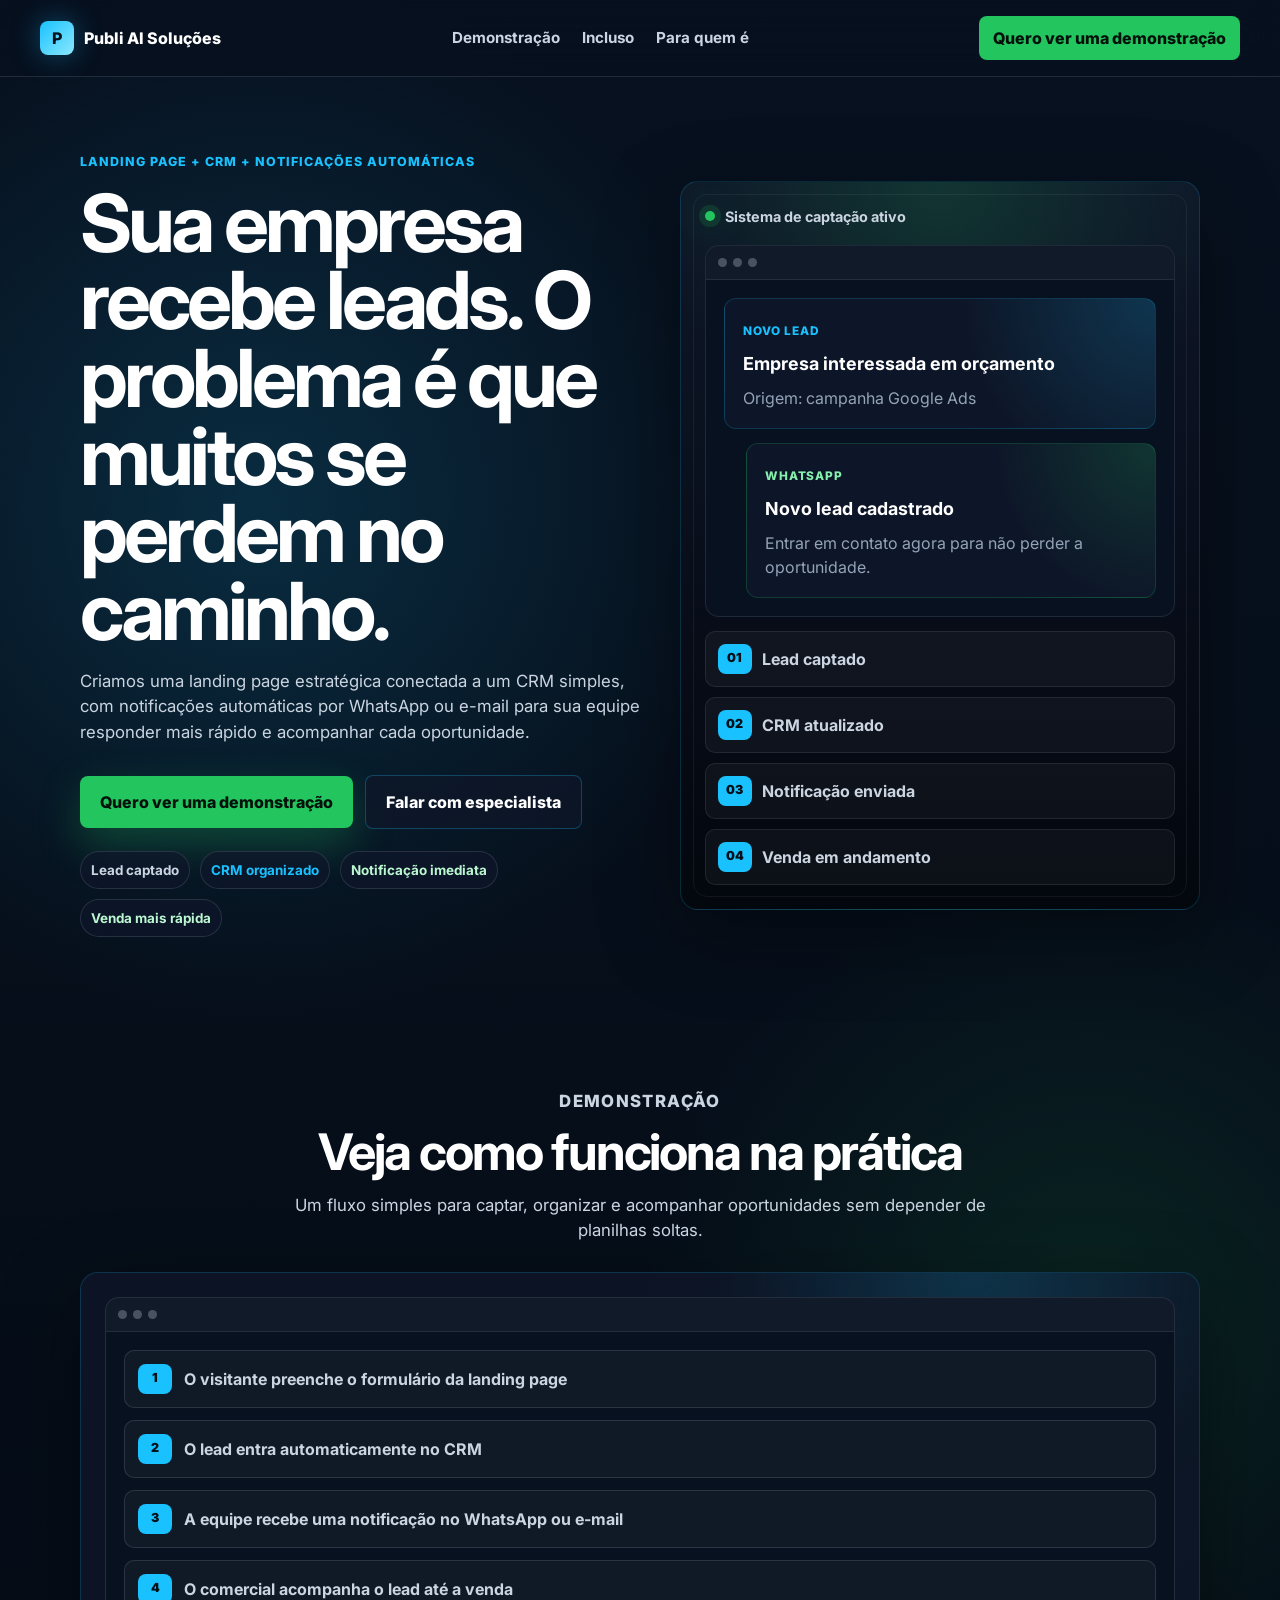
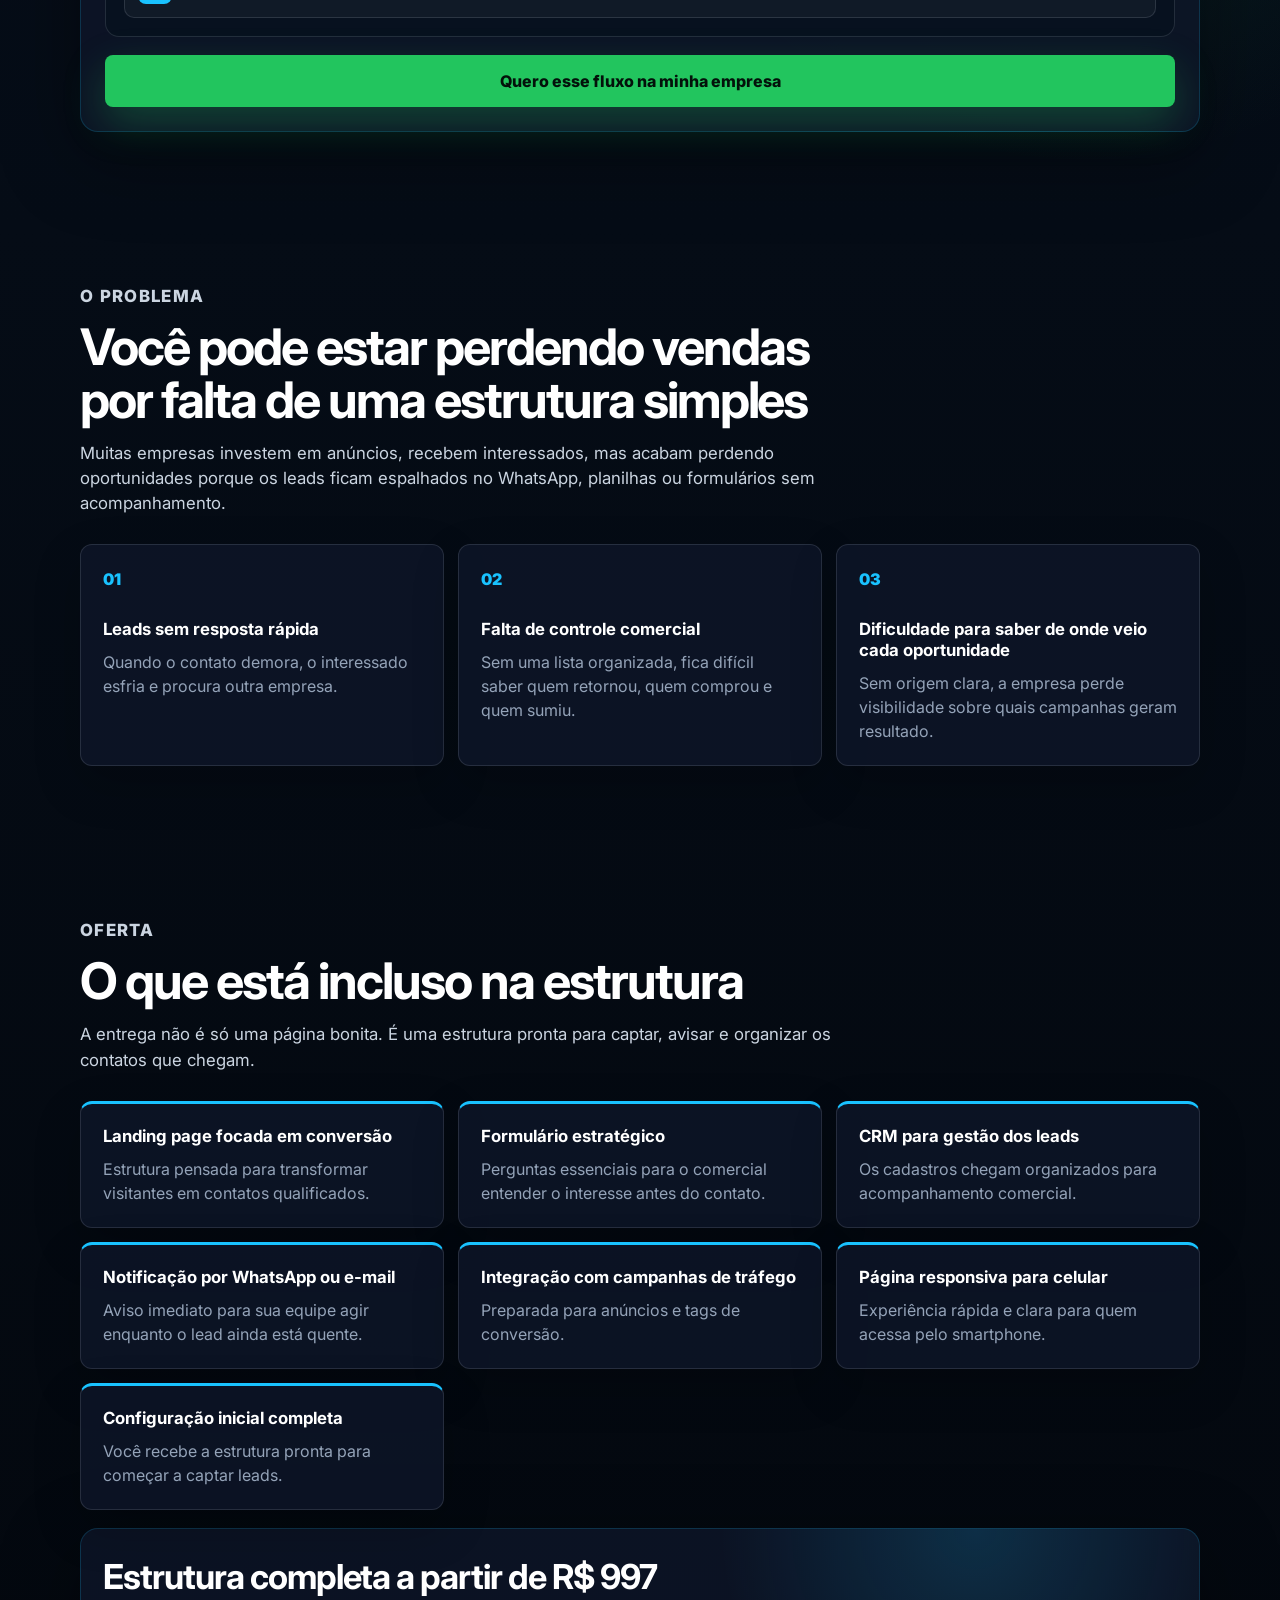
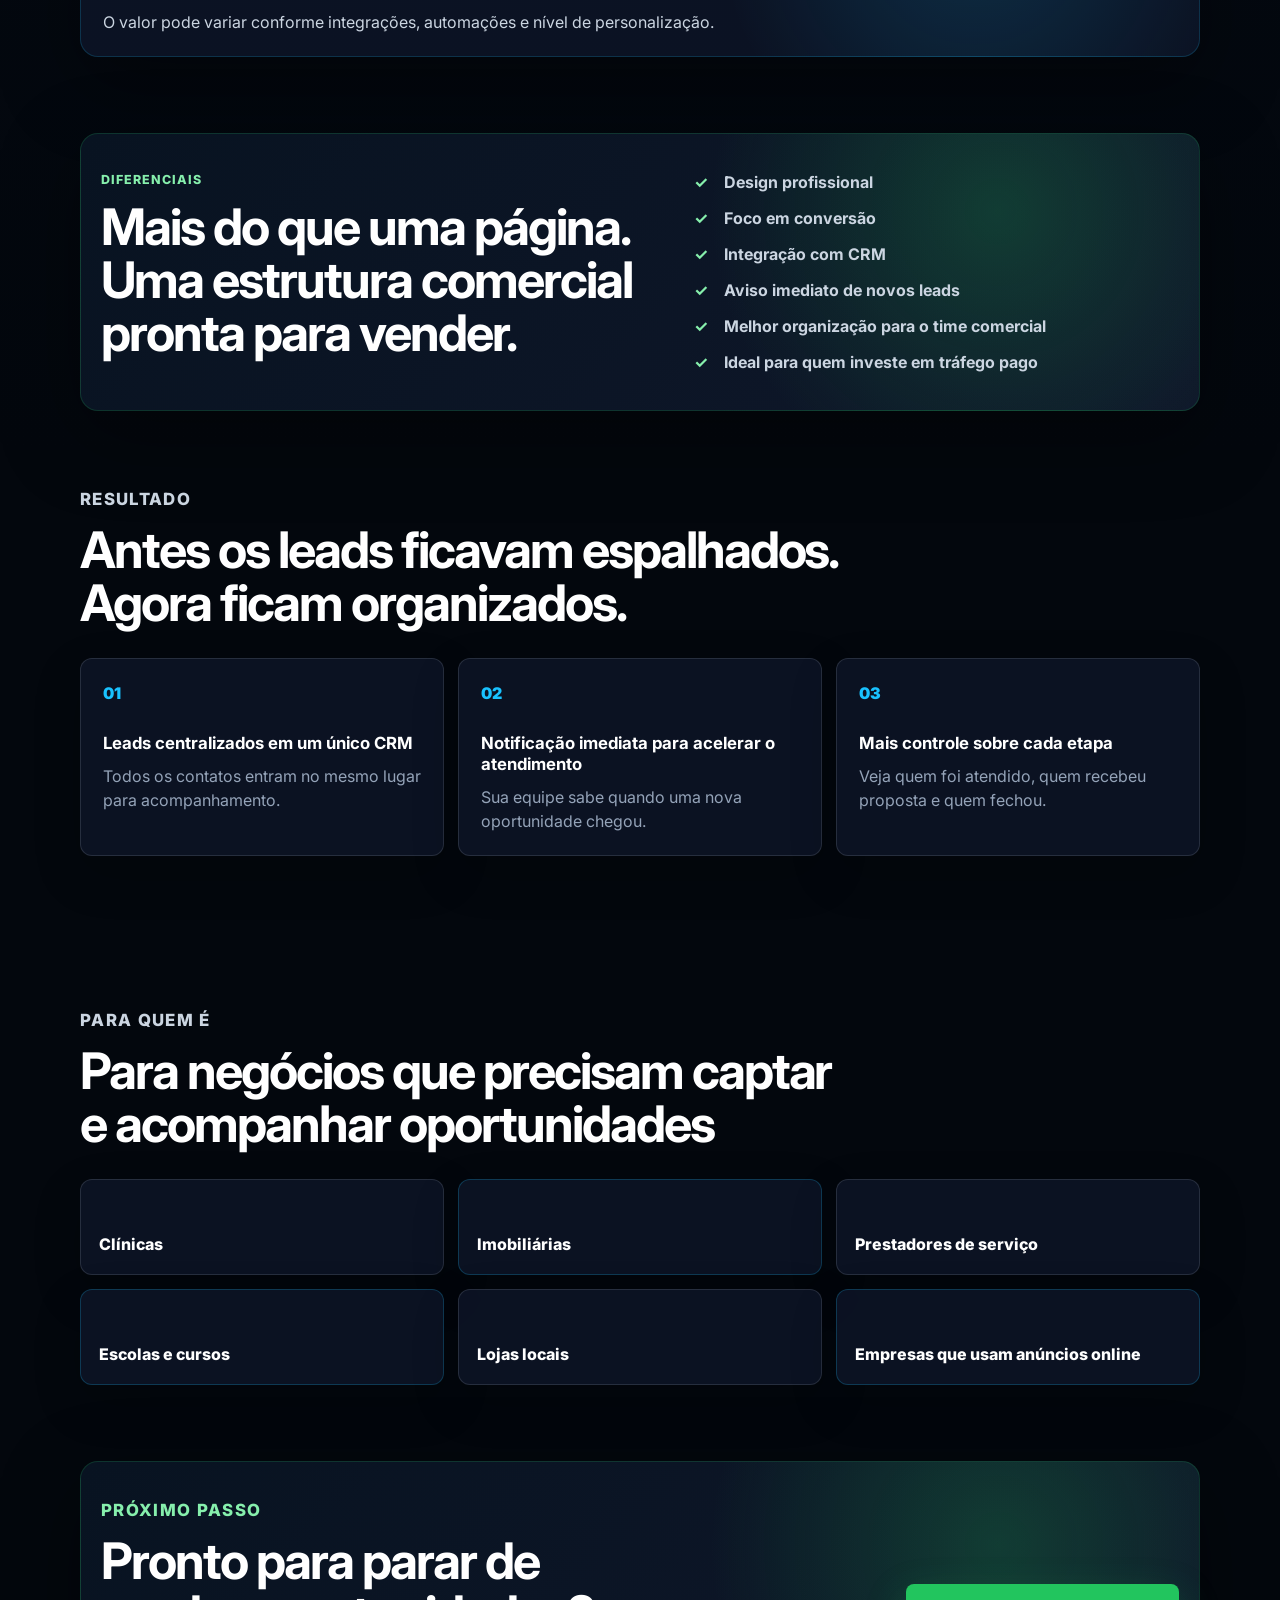
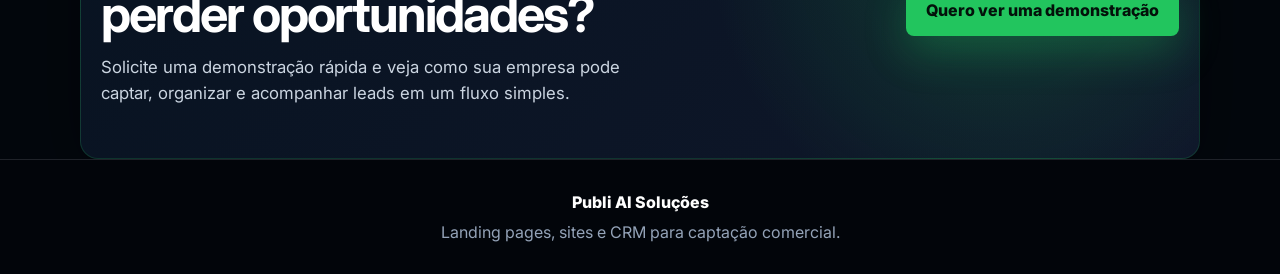
==== landing-page/index.html @ 9dbc7880 "Primeira versão do sistema" ====
<!doctype html>
<html lang="pt-BR">
  <head>
    <meta charset="UTF-8" />
    <meta name="viewport" content="width=device-width, initial-scale=1.0" />
    <meta
      name="description"
      content="Landing pages e sites com CRM integrado, notificacao automatica por WhatsApp ou email e estrutura comercial para organizar leads."
    />
    <title>Publi AI Solucoes | Landing Pages com CRM</title>
    <link rel="preconnect" href="https://fonts.googleapis.com" />
    <link rel="preconnect" href="https://fonts.gstatic.com" crossorigin />
    <link
      href="https://fonts.googleapis.com/css2?family=Inter:wght@400;500;600;700;800&display=swap"
      rel="stylesheet"
    />
    <link rel="stylesheet" href="./styles.css?v=20260621-1" />

    <!-- Pixel/tag de conversao: inserir aqui scripts do Google Ads, Meta Pixel, GA4 ou Tag Manager. -->
  </head>
  <body>
    <header class="site-header" aria-label="Topo">
      <a class="brand" href="#inicio" aria-label="Publi AI Solucoes">
        <span class="brand-mark">P</span>
        <span>Publi AI Soluções</span>
      </a>
      <nav class="desktop-nav" aria-label="Navegacao principal">
        <a href="#demo">Demonstração</a>
        <a href="#oferta">Incluso</a>
        <a href="#para-quem">Para quem é</a>
      </nav>
      <a class="header-cta" href="#lead-modal" data-open-form>Quero ver uma demonstração</a>
    </header>

    <main>
      <section class="hero section" id="inicio">
        <div class="hero-content">
          <p class="eyebrow">Landing page + CRM + notificações automáticas</p>
          <h1>Sua empresa recebe leads. O problema é que muitos se perdem no caminho.</h1>
          <p class="hero-text">
            Criamos uma landing page estratégica conectada a um CRM simples, com notificações
            automáticas por WhatsApp ou e-mail para sua equipe responder mais rápido e acompanhar
            cada oportunidade.
          </p>
          <div class="hero-actions">
            <a class="btn btn-primary" href="#lead-modal" data-open-form>Quero ver uma demonstração</a>
            <a class="btn btn-secondary" href="#lead-modal" data-open-form>Falar com especialista</a>
          </div>
          <div class="trust-row" aria-label="Beneficios principais">
            <span>Lead captado</span>
            <span>CRM organizado</span>
            <span>Notificação imediata</span>
            <span>Venda mais rápida</span>
          </div>
        </div>

        <div class="hero-panel" aria-label="Exemplo de fluxo comercial">
          <div class="panel-top">
            <span class="status-dot"></span>
            <span>Sistema de captação ativo</span>
          </div>
          <div class="browser-mockup">
            <div class="browser-bar">
              <span></span>
              <span></span>
              <span></span>
            </div>
            <div class="mockup-content">
              <div class="lead-card">
                <span class="lead-label">Novo lead</span>
                <strong>Empresa interessada em orçamento</strong>
                <p>Origem: campanha Google Ads</p>
              </div>
              <div class="notification-card">
                <span>WhatsApp</span>
                <strong>Novo lead cadastrado</strong>
                <p>Entrar em contato agora para não perder a oportunidade.</p>
              </div>
            </div>
          </div>
          <div class="flow-list">
            <div>
              <span>01</span>
              Lead captado
            </div>
            <div>
              <span>02</span>
              CRM atualizado
            </div>
            <div>
              <span>03</span>
              Notificação enviada
            </div>
            <div>
              <span>04</span>
              Venda em andamento
            </div>
          </div>
        </div>
      </section>

      <section class="section demo-section" id="demo">
        <div class="section-heading centered">
          <p class="eyebrow">Demonstração</p>
          <h2>Veja como funciona na prática</h2>
          <p>Um fluxo simples para captar, organizar e acompanhar oportunidades sem depender de planilhas soltas.</p>
        </div>
        <div class="demo-panel">
          <div class="demo-screen">
            <div class="browser-bar">
              <span></span>
              <span></span>
              <span></span>
            </div>
            <ol class="demo-flow">
              <li><span>1</span> O visitante preenche o formulário da landing page</li>
              <li><span>2</span> O lead entra automaticamente no CRM</li>
              <li><span>3</span> A equipe recebe uma notificação no WhatsApp ou e-mail</li>
              <li><span>4</span> O comercial acompanha o lead até a venda</li>
            </ol>
          </div>
          <a class="btn btn-primary" href="#lead-modal" data-open-form>Quero esse fluxo na minha empresa</a>
        </div>
      </section>

      <section class="section pain-section" id="dor">
        <div class="section-heading">
          <p class="eyebrow">O problema</p>
          <h2>Você pode estar perdendo vendas por falta de uma estrutura simples</h2>
          <p>
            Muitas empresas investem em anúncios, recebem interessados, mas acabam perdendo
            oportunidades porque os leads ficam espalhados no WhatsApp, planilhas ou formulários
            sem acompanhamento.
          </p>
        </div>
        <div class="card-grid three">
          <article class="card">
            <span class="card-icon">01</span>
            <h3>Leads sem resposta rápida</h3>
            <p>Quando o contato demora, o interessado esfria e procura outra empresa.</p>
          </article>
          <article class="card">
            <span class="card-icon">02</span>
            <h3>Falta de controle comercial</h3>
            <p>Sem uma lista organizada, fica difícil saber quem retornou, quem comprou e quem sumiu.</p>
          </article>
          <article class="card">
            <span class="card-icon">03</span>
            <h3>Dificuldade para saber de onde veio cada oportunidade</h3>
            <p>Sem origem clara, a empresa perde visibilidade sobre quais campanhas geram resultado.</p>
          </article>
        </div>
      </section>

      <section class="section solution-section" id="oferta">
        <div class="section-heading">
          <p class="eyebrow">Oferta</p>
          <h2>O que está incluso na estrutura</h2>
          <p>
            A entrega não é só uma página bonita. É uma estrutura pronta para captar, avisar e
            organizar os contatos que chegam.
          </p>
        </div>
        <div class="feature-grid">
          <article class="feature-card">
            <h3>Landing page focada em conversão</h3>
            <p>Estrutura pensada para transformar visitantes em contatos qualificados.</p>
          </article>
          <article class="feature-card">
            <h3>Formulário estratégico</h3>
            <p>Perguntas essenciais para o comercial entender o interesse antes do contato.</p>
          </article>
          <article class="feature-card">
            <h3>CRM para gestão dos leads</h3>
            <p>Os cadastros chegam organizados para acompanhamento comercial.</p>
          </article>
          <article class="feature-card">
            <h3>Notificação por WhatsApp ou e-mail</h3>
            <p>Aviso imediato para sua equipe agir enquanto o lead ainda está quente.</p>
          </article>
          <article class="feature-card">
            <h3>Integração com campanhas de tráfego</h3>
            <p>Preparada para anúncios e tags de conversão.</p>
          </article>
          <article class="feature-card">
            <h3>Página responsiva para celular</h3>
            <p>Experiência rápida e clara para quem acessa pelo smartphone.</p>
          </article>
          <article class="feature-card">
            <h3>Configuração inicial completa</h3>
            <p>Você recebe a estrutura pronta para começar a captar leads.</p>
          </article>
        </div>
        <div class="price-card">
          <strong>Estrutura completa a partir de R$ 997</strong>
          <p>O valor pode variar conforme integrações, automações e nível de personalização.</p>
        </div>
      </section>

      <section class="section differentiators-section">
        <div class="split-content">
          <div>
            <p class="eyebrow">Diferenciais</p>
            <h2>Mais do que uma página. Uma estrutura comercial pronta para vender.</h2>
          </div>
          <ul class="check-list">
            <li>Design profissional</li>
            <li>Foco em conversão</li>
            <li>Integração com CRM</li>
            <li>Aviso imediato de novos leads</li>
            <li>Melhor organização para o time comercial</li>
            <li>Ideal para quem investe em tráfego pago</li>
          </ul>
        </div>
      </section>

      <section class="section proof-section">
        <div class="section-heading">
          <p class="eyebrow">Resultado</p>
          <h2>Antes os leads ficavam espalhados. Agora ficam organizados.</h2>
        </div>
        <div class="card-grid three">
          <article class="card">
            <span class="card-icon">01</span>
            <h3>Leads centralizados em um único CRM</h3>
            <p>Todos os contatos entram no mesmo lugar para acompanhamento.</p>
          </article>
          <article class="card">
            <span class="card-icon">02</span>
            <h3>Notificação imediata para acelerar o atendimento</h3>
            <p>Sua equipe sabe quando uma nova oportunidade chegou.</p>
          </article>
          <article class="card">
            <span class="card-icon">03</span>
            <h3>Mais controle sobre cada etapa</h3>
            <p>Veja quem foi atendido, quem recebeu proposta e quem fechou.</p>
          </article>
        </div>
      </section>

      <section class="section audience-section" id="para-quem">
        <div class="section-heading">
          <p class="eyebrow">Para quem é</p>
          <h2>Para negócios que precisam captar e acompanhar oportunidades</h2>
        </div>
        <div class="audience-grid">
          <article>Clínicas</article>
          <article>Imobiliárias</article>
          <article>Prestadores de serviço</article>
          <article>Escolas e cursos</article>
          <article>Lojas locais</article>
          <article>Empresas que usam anúncios online</article>
        </div>
      </section>

      <section class="section final-cta">
        <div>
          <p class="eyebrow">Próximo passo</p>
          <h2>Pronto para parar de perder oportunidades?</h2>
          <p>
            Solicite uma demonstração rápida e veja como sua empresa pode captar, organizar e
            acompanhar leads em um fluxo simples.
          </p>
        </div>
        <a class="btn btn-primary" href="#lead-modal" data-open-form>Quero ver uma demonstração</a>
      </section>
    </main>

    <div class="modal" id="lead-modal" aria-hidden="true">
      <div class="modal-backdrop" data-close-form></div>
      <div class="modal-dialog" role="dialog" aria-modal="true" aria-labelledby="modalTitle">
        <button class="modal-close" type="button" aria-label="Fechar formulário" data-close-form>
          ×
        </button>
        <div class="modal-copy">
          <p class="eyebrow">Solicite seu orçamento</p>
          <h2 id="modalTitle">Vamos marcar sua demonstração</h2>
          <p>Responda uma pergunta por vez. No final, recebemos seu cadastro para contato.</p>
        </div>

        <form class="lead-form wizard-form" id="leadForm">
          <!-- Envio via API/webhook: configurar a URL no arquivo script.js em WEBHOOK_URL. -->
          <!-- Integracao com CRM: mapear estes campos para o CRM escolhido antes de publicar. -->
          <!-- Integracao WhatsApp/e-mail: disparar notificacao no backend ou ferramenta de automacao. -->
          <div class="wizard-progress" aria-hidden="true">
            <span id="progressBar"></span>
          </div>
          <p class="wizard-counter" id="stepCounter">Pergunta 1 de 6</p>

          <fieldset class="wizard-step is-active" data-step="0">
            <label>
              Qual é o seu nome?
              <input type="text" name="name" placeholder="Seu nome" required />
            </label>
          </fieldset>

          <fieldset class="wizard-step" data-step="1">
            <label>
              Qual é o seu WhatsApp?
              <input type="tel" name="whatsapp" placeholder="(00) 00000-0000" required />
            </label>
          </fieldset>

          <fieldset class="wizard-step" data-step="2">
            <label>
              Qual é o nome da sua empresa?
              <input type="text" name="company" placeholder="Nome da empresa" required />
            </label>
          </fieldset>

          <fieldset class="wizard-step" data-step="3">
            <label>
              Qual é o segmento do seu negócio?
              <input type="text" name="segment" placeholder="Ex: clínica, imobiliária, serviços" />
            </label>
          </fieldset>

          <fieldset class="wizard-step" data-step="4">
            <label>
              Você já anuncia na internet?
              <select name="advertises" required>
                <option value="">Selecione</option>
                <option value="sim">Sim</option>
                <option value="nao">Não</option>
              </select>
            </label>
          </fieldset>

          <fieldset class="wizard-step" data-step="5">
            <label>
              O que você quer melhorar na captação hoje?
              <textarea
                name="message"
                rows="4"
                placeholder="Conte rapidamente o que você precisa"
              ></textarea>
            </label>
          </fieldset>

          <div class="wizard-actions">
            <button class="btn btn-secondary" type="button" id="prevStep">Voltar</button>
            <button class="btn btn-primary" type="button" id="nextStep">Próxima</button>
            <button class="btn btn-primary" type="submit" id="submitLead">
              Solicitar demonstração
            </button>
          </div>

          <p class="form-success" id="formSuccess" role="status" aria-live="polite">
            Recebemos seu cadastro! Em breve nossa equipe vai entrar em contato.
          </p>
        </form>
      </div>
    </div>

    <footer class="site-footer">
      <span>Publi AI Soluções</span>
      <span>Landing pages, sites e CRM para captação comercial.</span>
    </footer>

    <script src="./script.js?v=20260621-1"></script>
  </body>
</html>
---- landing-page/styles.css ----
:root {
  --bg: #07111f;
  --bg-deep: #03070d;
  --surface: #0f172a;
  --surface-soft: #111c31;
  --surface-light: #16243a;
  --text: #ffffff;
  --muted: #cbd5e1;
  --muted-dark: #94a3b8;
  --line: rgba(203, 213, 225, 0.14);
  --cyan: #19c2ff;
  --cyan-strong: #00aeef;
  --green: #22c55e;
  --green-dark: #16a34a;
  --shadow: 0 24px 80px rgba(0, 0, 0, 0.38);
}

* {
  box-sizing: border-box;
}

html {
  scroll-behavior: smooth;
}

body {
  margin: 0;
  background:
    radial-gradient(circle at 20% 10%, rgba(25, 194, 255, 0.16), transparent 32rem),
    radial-gradient(circle at 85% 26%, rgba(34, 197, 94, 0.12), transparent 28rem),
    linear-gradient(180deg, var(--bg), var(--bg-deep) 72%);
  color: var(--text);
  font-family: "Inter", system-ui, -apple-system, BlinkMacSystemFont, "Segoe UI", sans-serif;
  line-height: 1.5;
}

body.modal-open {
  overflow: hidden;
}

a {
  color: inherit;
  text-decoration: none;
}

.site-header {
  position: sticky;
  top: 0;
  z-index: 10;
  display: flex;
  align-items: center;
  justify-content: space-between;
  gap: 16px;
  padding: 14px 20px;
  background: rgba(7, 17, 31, 0.82);
  border-bottom: 1px solid var(--line);
  backdrop-filter: blur(18px);
}

.brand {
  display: inline-flex;
  align-items: center;
  gap: 10px;
  color: var(--text);
  font-weight: 800;
}

.brand-mark {
  display: grid;
  width: 34px;
  height: 34px;
  place-items: center;
  color: #02101a;
  background: linear-gradient(135deg, var(--cyan), #8be8ff);
  border-radius: 8px;
  box-shadow: 0 0 28px rgba(25, 194, 255, 0.35);
}

.desktop-nav,
.header-cta {
  display: none;
}

.section {
  width: min(1120px, calc(100% - 40px));
  margin: 0 auto;
  padding: 76px 0;
}

.hero {
  display: grid;
  gap: 36px;
  min-height: calc(100vh - 64px);
  align-items: center;
}

.eyebrow {
  margin: 0 0 12px;
  color: var(--cyan);
  font-size: 0.78rem;
  font-weight: 800;
  letter-spacing: 0.08em;
  text-transform: uppercase;
}

h1,
h2,
h3,
p {
  margin-top: 0;
}

h1 {
  max-width: 840px;
  margin-bottom: 20px;
  color: var(--text);
  font-size: clamp(2.55rem, 8vw, 5rem);
  line-height: 0.97;
  letter-spacing: -0.05em;
}

h2 {
  margin-bottom: 14px;
  color: var(--text);
  font-size: clamp(1.85rem, 5vw, 3.15rem);
  line-height: 1.05;
  letter-spacing: -0.04em;
}

h3 {
  margin-bottom: 10px;
  color: var(--text);
  font-size: 1.05rem;
  line-height: 1.25;
}

.hero-text,
.section-heading p,
.modal-copy p,
.final-cta p {
  color: var(--muted);
  font-size: 1.05rem;
}

.hero-actions {
  display: grid;
  gap: 12px;
  margin: 30px 0 22px;
}

.btn {
  display: inline-flex;
  min-height: 52px;
  align-items: center;
  justify-content: center;
  border: 0;
  border-radius: 8px;
  padding: 14px 20px;
  font: inherit;
  font-weight: 800;
  cursor: pointer;
  transition: transform 0.2s ease, box-shadow 0.2s ease, background 0.2s ease;
}

.btn:hover {
  transform: translateY(-2px);
}

.btn:disabled {
  cursor: not-allowed;
  opacity: 0.45;
  transform: none;
}

.btn-primary {
  color: #03110a;
  background: var(--green);
  box-shadow: 0 16px 42px rgba(34, 197, 94, 0.28);
}

.btn-primary:hover {
  background: #35dc71;
}

.btn-secondary {
  color: var(--text);
  background: rgba(15, 23, 42, 0.76);
  border: 1px solid rgba(25, 194, 255, 0.28);
}

.trust-row {
  display: flex;
  flex-wrap: wrap;
  gap: 10px;
}

.trust-row span {
  padding: 8px 10px;
  color: var(--muted);
  background: rgba(15, 23, 42, 0.72);
  border: 1px solid var(--line);
  border-radius: 999px;
  font-size: 0.84rem;
  font-weight: 700;
}

.trust-row span:nth-child(2) {
  color: var(--cyan);
}

.trust-row span:nth-child(3),
.trust-row span:nth-child(4) {
  color: #bbf7d0;
}

.hero-panel {
  position: relative;
  padding: 18px;
  overflow: hidden;
  color: var(--text);
  background:
    radial-gradient(circle at 50% 0%, rgba(34, 197, 94, 0.18), transparent 18rem),
    linear-gradient(180deg, rgba(15, 23, 42, 0.94), rgba(3, 7, 13, 0.96));
  border: 1px solid rgba(25, 194, 255, 0.18);
  border-radius: 18px;
  box-shadow: var(--shadow);
}

.hero-panel::before {
  position: absolute;
  inset: 12px;
  pointer-events: none;
  content: "";
  border: 1px solid rgba(255, 255, 255, 0.06);
  border-radius: 14px;
}

.panel-top {
  position: relative;
  z-index: 1;
  display: flex;
  align-items: center;
  gap: 10px;
  margin-bottom: 18px;
  color: var(--muted);
  font-size: 0.9rem;
  font-weight: 700;
}

.status-dot {
  width: 10px;
  height: 10px;
  background: var(--green);
  border-radius: 50%;
  box-shadow: 0 0 0 6px rgba(34, 197, 94, 0.14), 0 0 34px rgba(34, 197, 94, 0.8);
}

.browser-mockup {
  position: relative;
  z-index: 1;
  overflow: hidden;
  background: #07111f;
  border: 1px solid rgba(203, 213, 225, 0.12);
  border-radius: 14px;
}

.browser-bar {
  display: flex;
  gap: 6px;
  padding: 12px;
  background: rgba(255, 255, 255, 0.04);
  border-bottom: 1px solid rgba(203, 213, 225, 0.1);
}

.browser-bar span {
  width: 9px;
  height: 9px;
  background: rgba(203, 213, 225, 0.3);
  border-radius: 50%;
}

.mockup-content {
  display: grid;
  gap: 14px;
  padding: 16px;
}

.lead-card,
.notification-card {
  padding: 18px;
  background: rgba(15, 23, 42, 0.92);
  border: 1px solid rgba(25, 194, 255, 0.18);
  border-radius: 12px;
}

.lead-card {
  background:
    radial-gradient(circle at 100% 0%, rgba(25, 194, 255, 0.18), transparent 12rem),
    rgba(15, 23, 42, 0.92);
}

.notification-card {
  margin-left: 22px;
  background:
    radial-gradient(circle at 100% 0%, rgba(34, 197, 94, 0.18), transparent 10rem),
    rgba(15, 23, 42, 0.92);
  border-color: rgba(34, 197, 94, 0.2);
}

.lead-label,
.notification-card span {
  display: inline-flex;
  margin-bottom: 10px;
  color: var(--cyan);
  font-size: 0.74rem;
  font-weight: 800;
  letter-spacing: 0.08em;
  text-transform: uppercase;
}

.notification-card span {
  color: #86efac;
}

.lead-card strong,
.notification-card strong {
  display: block;
  margin-bottom: 8px;
  font-size: 1.12rem;
}

.lead-card p,
.notification-card p {
  margin-bottom: 0;
  color: var(--muted-dark);
}

.flow-list {
  position: relative;
  z-index: 1;
  display: grid;
  gap: 10px;
  margin-top: 14px;
}

.flow-list div {
  display: flex;
  align-items: center;
  gap: 10px;
  padding: 12px;
  color: var(--muted);
  background: rgba(255, 255, 255, 0.04);
  border: 1px solid rgba(203, 213, 225, 0.1);
  border-radius: 10px;
  font-weight: 700;
}

.flow-list span,
.steps-list span {
  display: grid;
  flex: 0 0 34px;
  width: 34px;
  height: 30px;
  place-items: center;
  color: #02101a;
  background: var(--cyan);
  border-radius: 8px;
  font-size: 0.78rem;
  font-weight: 900;
}

.section-heading {
  max-width: 760px;
  margin-bottom: 28px;
}

.section-heading.centered {
  margin-right: auto;
  margin-left: auto;
  text-align: center;
}

.card-grid,
.feature-grid,
.audience-grid {
  display: grid;
  gap: 14px;
}

.card,
.feature-card,
.audience-grid article,
.lead-form {
  background: rgba(15, 23, 42, 0.78);
  border: 1px solid var(--line);
  border-radius: 12px;
  box-shadow: 0 18px 48px rgba(0, 0, 0, 0.2);
}

.card,
.feature-card {
  padding: 22px;
}

.card p,
.feature-card p,
.steps-list p {
  margin-bottom: 0;
  color: var(--muted-dark);
}

.card-icon {
  display: inline-flex;
  margin-bottom: 28px;
  color: var(--cyan);
  font-weight: 900;
}

.feature-card {
  border-top: 3px solid var(--cyan);
}

.demo-panel,
.price-card {
  background:
    radial-gradient(circle at 80% 0%, rgba(25, 194, 255, 0.16), transparent 16rem),
    rgba(15, 23, 42, 0.78);
  border: 1px solid rgba(25, 194, 255, 0.18);
  border-radius: 18px;
  box-shadow: var(--shadow);
}

.demo-panel {
  display: grid;
  gap: 18px;
  padding: 18px;
}

.demo-screen {
  overflow: hidden;
  background: #07111f;
  border: 1px solid var(--line);
  border-radius: 14px;
}

.demo-flow {
  display: grid;
  gap: 12px;
  margin: 0;
  padding: 18px;
  list-style: none;
}

.demo-flow li {
  display: flex;
  align-items: center;
  gap: 12px;
  padding: 13px;
  color: var(--muted);
  background: rgba(255, 255, 255, 0.04);
  border: 1px solid var(--line);
  border-radius: 10px;
  font-weight: 700;
}

.demo-flow span {
  display: grid;
  flex: 0 0 34px;
  width: 34px;
  height: 30px;
  place-items: center;
  color: #02101a;
  background: var(--cyan);
  border-radius: 8px;
  font-size: 0.78rem;
  font-weight: 900;
}

.price-card {
  margin-top: 18px;
  padding: 22px;
}

.price-card strong {
  display: block;
  color: var(--text);
  font-size: clamp(1.45rem, 4vw, 2.15rem);
  letter-spacing: -0.03em;
}

.price-card p {
  margin: 8px 0 0;
  color: var(--muted);
}

.steps-list {
  display: grid;
  gap: 14px;
  padding: 0;
  list-style: none;
}

.steps-list li {
  display: grid;
  gap: 10px;
  padding: 20px;
  background: rgba(15, 23, 42, 0.78);
  border: 1px solid var(--line);
  border-radius: 12px;
}

.differentiators-section,
.final-cta {
  width: min(1120px, calc(100% - 24px));
  padding: 36px 20px;
  color: var(--text);
  background:
    radial-gradient(circle at 82% 28%, rgba(34, 197, 94, 0.22), transparent 18rem),
    linear-gradient(135deg, #081321, #0f172a);
  border: 1px solid rgba(34, 197, 94, 0.18);
  border-radius: 18px;
  box-shadow: var(--shadow);
}

.differentiators-section .eyebrow,
.final-cta .eyebrow {
  color: #86efac;
}

.split-content {
  display: grid;
  gap: 22px;
}

.check-list {
  display: grid;
  gap: 12px;
  margin: 0;
  padding: 0;
  list-style: none;
}

.check-list li {
  position: relative;
  padding-left: 30px;
  color: var(--muted);
  font-weight: 700;
}

.check-list li::before {
  position: absolute;
  left: 0;
  content: "✓";
  color: #86efac;
}

.audience-grid {
  grid-template-columns: repeat(2, minmax(0, 1fr));
}

.audience-grid article {
  min-height: 96px;
  display: flex;
  align-items: end;
  padding: 18px;
  color: var(--text);
  font-weight: 800;
}

.audience-grid article:nth-child(2n) {
  border-color: rgba(25, 194, 255, 0.22);
}

.final-cta {
  display: grid;
  gap: 18px;
}

.final-cta p {
  color: var(--muted);
}

.lead-form {
  display: grid;
  gap: 16px;
  padding: 20px;
}

.modal {
  position: fixed;
  inset: 0;
  z-index: 40;
  display: none;
  align-items: center;
  justify-content: center;
  padding: 18px;
}

.modal.is-open {
  display: flex;
}

.modal-backdrop {
  position: absolute;
  inset: 0;
  background: rgba(2, 5, 10, 0.78);
  backdrop-filter: blur(16px);
}

.modal-dialog {
  position: relative;
  z-index: 1;
  width: min(620px, 100%);
  max-height: calc(100vh - 36px);
  overflow-y: auto;
  padding: 24px;
  background:
    radial-gradient(circle at 92% 0%, rgba(25, 194, 255, 0.16), transparent 14rem),
    linear-gradient(180deg, rgba(15, 23, 42, 0.98), rgba(7, 17, 31, 0.98));
  border: 1px solid rgba(25, 194, 255, 0.2);
  border-radius: 18px;
  box-shadow: var(--shadow);
}

.modal-close {
  position: absolute;
  top: 14px;
  right: 14px;
  display: grid;
  width: 36px;
  height: 36px;
  place-items: center;
  color: var(--muted);
  background: rgba(255, 255, 255, 0.06);
  border: 1px solid var(--line);
  border-radius: 8px;
  font-size: 1.4rem;
  line-height: 1;
  cursor: pointer;
}

.modal-copy {
  padding-right: 42px;
}

.modal-copy h2 {
  font-size: clamp(1.75rem, 6vw, 2.55rem);
}

.wizard-form {
  margin-top: 22px;
  padding: 0;
  background: transparent;
  border: 0;
  box-shadow: none;
}

.wizard-progress {
  height: 8px;
  overflow: hidden;
  background: rgba(203, 213, 225, 0.12);
  border-radius: 999px;
}

.wizard-progress span {
  display: block;
  width: 16.66%;
  height: 100%;
  background: linear-gradient(90deg, var(--cyan), var(--green));
  border-radius: inherit;
  transition: width 0.25s ease;
}

.wizard-counter {
  margin: 0;
  color: var(--cyan);
  font-size: 0.84rem;
  font-weight: 800;
}

.wizard-step {
  display: none;
  margin: 0;
  padding: 0;
  border: 0;
}

.wizard-step.is-active {
  display: block;
}

.wizard-step label {
  font-size: 1.12rem;
}

.wizard-actions {
  display: grid;
  grid-template-columns: 1fr;
  gap: 10px;
}

.wizard-actions .btn {
  width: 100%;
}

#submitLead {
  display: none;
}

.wizard-form.is-last-step #nextStep {
  display: none;
}

.wizard-form.is-last-step #submitLead {
  display: inline-flex;
}

.wizard-form.is-submitted .wizard-progress,
.wizard-form.is-submitted .wizard-counter,
.wizard-form.is-submitted .wizard-step,
.wizard-form.is-submitted .wizard-actions {
  display: none;
}

label {
  display: grid;
  gap: 8px;
  color: var(--text);
  font-size: 0.92rem;
  font-weight: 800;
}

input,
select,
textarea {
  width: 100%;
  min-height: 48px;
  padding: 12px 14px;
  color: var(--text);
  background: rgba(7, 17, 31, 0.88);
  border: 1px solid rgba(203, 213, 225, 0.18);
  border-radius: 8px;
  font: inherit;
}

input::placeholder,
textarea::placeholder {
  color: #64748b;
}

textarea {
  resize: vertical;
}

input:focus,
select:focus,
textarea:focus {
  border-color: var(--cyan);
  outline: 3px solid rgba(25, 194, 255, 0.16);
}

.form-button {
  width: 100%;
}

.form-success {
  display: none;
  margin: 0;
  padding: 14px;
  color: #dcfce7;
  background: rgba(34, 197, 94, 0.14);
  border: 1px solid rgba(34, 197, 94, 0.34);
  border-radius: 8px;
  font-weight: 700;
}

.form-success.is-visible {
  display: block;
}

.site-footer {
  display: grid;
  gap: 6px;
  padding: 30px 20px;
  color: var(--muted-dark);
  background: #02050a;
  border-top: 1px solid var(--line);
  text-align: center;
}

.site-footer span:first-child {
  color: var(--text);
  font-weight: 800;
}

@media (min-width: 720px) {
  .desktop-nav {
    display: flex;
    gap: 22px;
    color: var(--muted);
    font-size: 0.95rem;
    font-weight: 700;
  }

  .desktop-nav a:hover {
    color: var(--cyan);
  }

  .header-cta {
    display: inline-flex;
    padding: 10px 14px;
    color: #03110a;
    background: var(--green);
    border-radius: 8px;
    font-weight: 800;
  }

  .hero-actions {
    display: flex;
    align-items: center;
  }

  .three {
    grid-template-columns: repeat(3, minmax(0, 1fr));
  }

  .feature-grid {
    grid-template-columns: repeat(2, minmax(0, 1fr));
  }

  .demo-panel {
    padding: 24px;
  }

  .steps-list li {
    grid-template-columns: 34px 1fr;
    align-items: start;
  }

  .steps-list p {
    grid-column: 2;
  }

  .audience-grid {
    grid-template-columns: repeat(3, minmax(0, 1fr));
  }
}

@media (min-width: 960px) {
  .site-header {
    padding: 16px 40px;
  }

  .hero {
    grid-template-columns: 1.04fr 0.96fr;
  }

  .hero-panel {
    padding: 24px;
  }

  .mockup-content {
    padding: 18px;
  }

  .feature-grid {
    grid-template-columns: repeat(3, minmax(0, 1fr));
  }

  .split-content,
  .final-cta {
    grid-template-columns: 1fr 0.85fr;
    align-items: center;
  }

  .final-cta .btn {
    justify-self: end;
  }

  .wizard-actions {
    grid-template-columns: 0.55fr 1fr;
  }
}
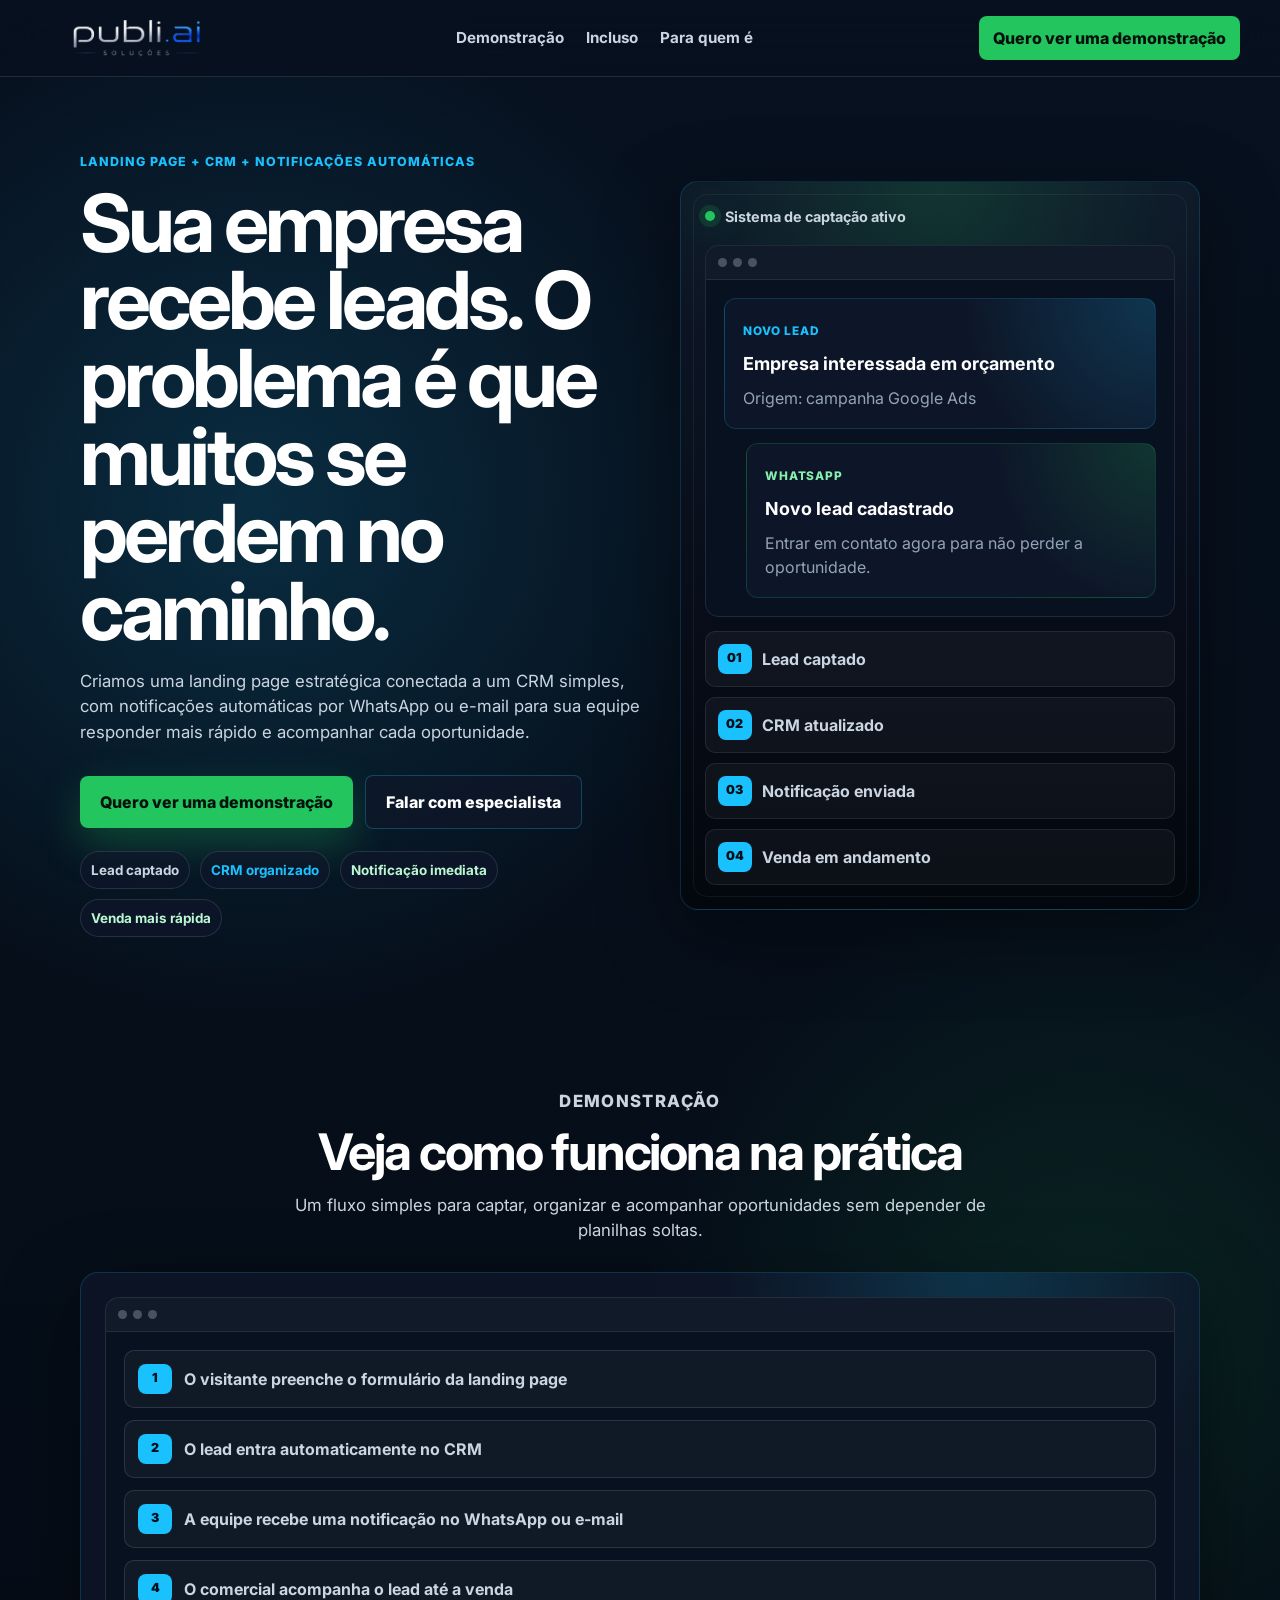
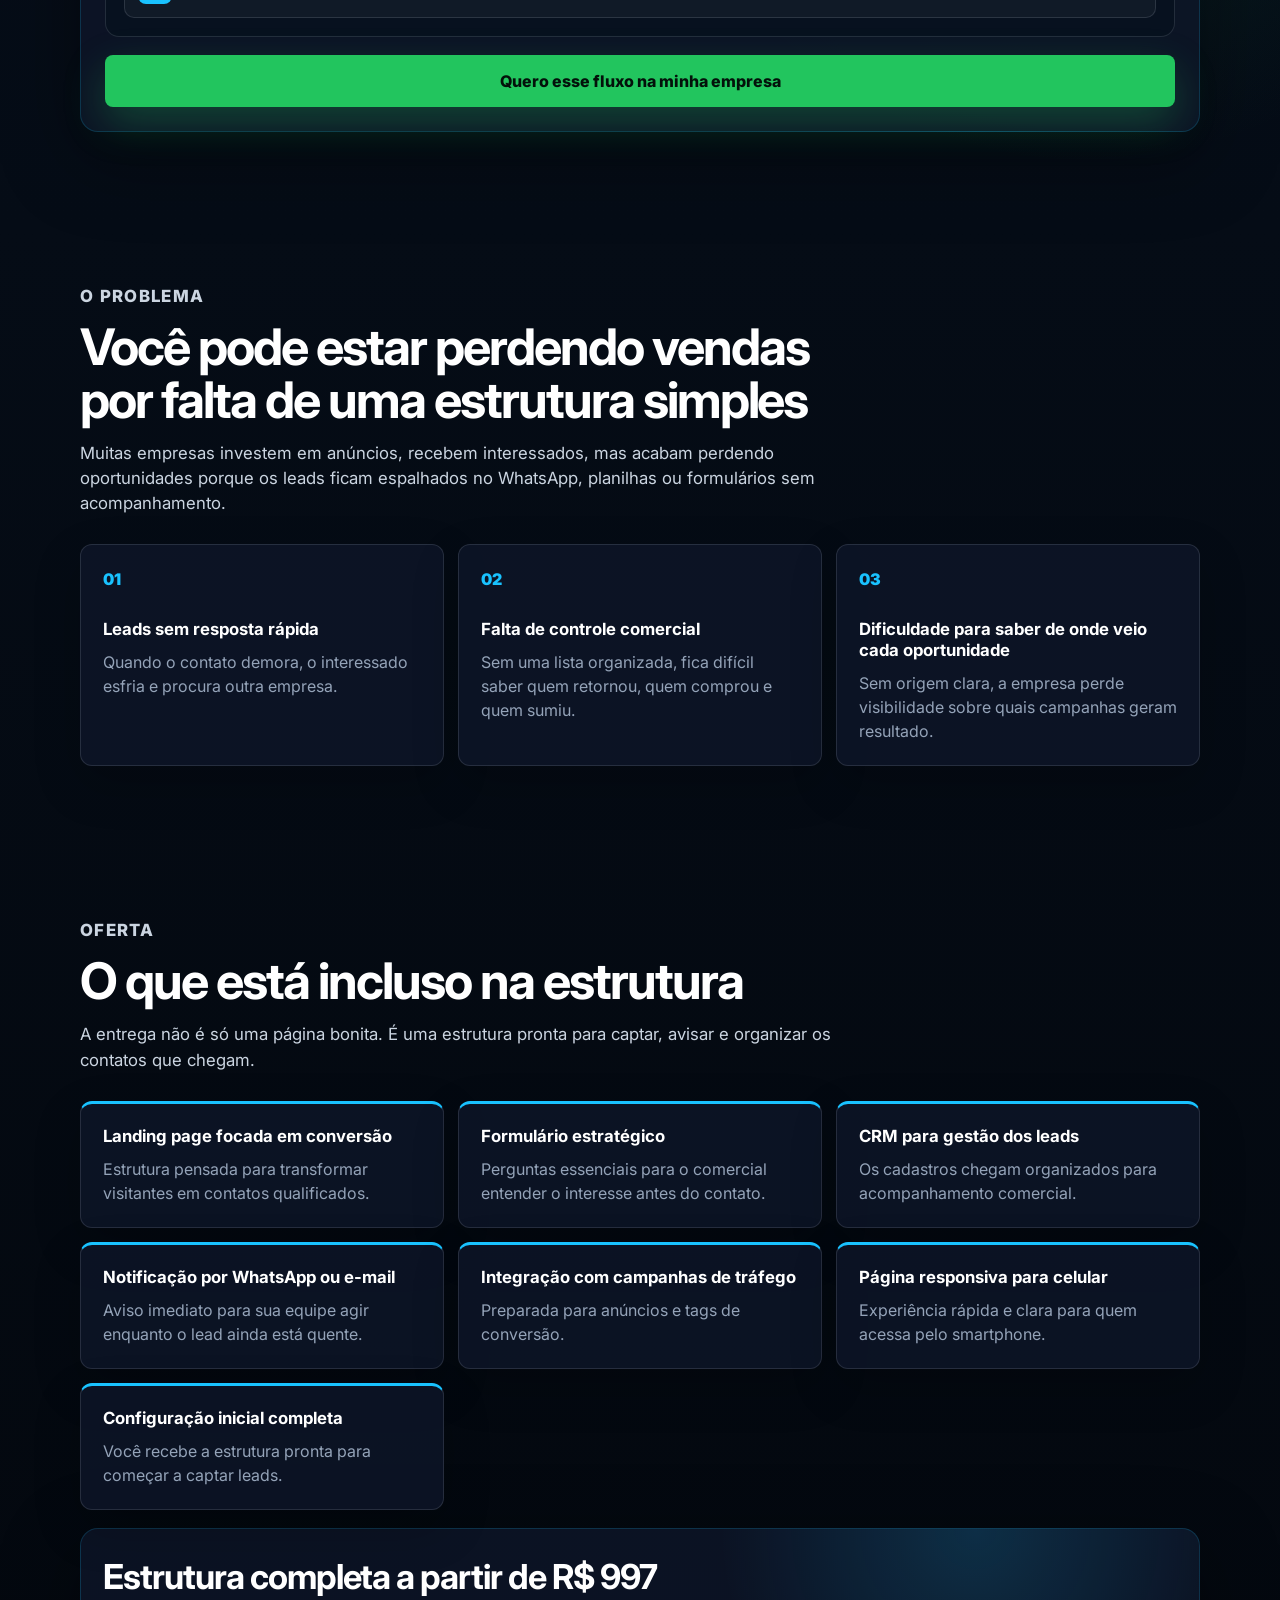
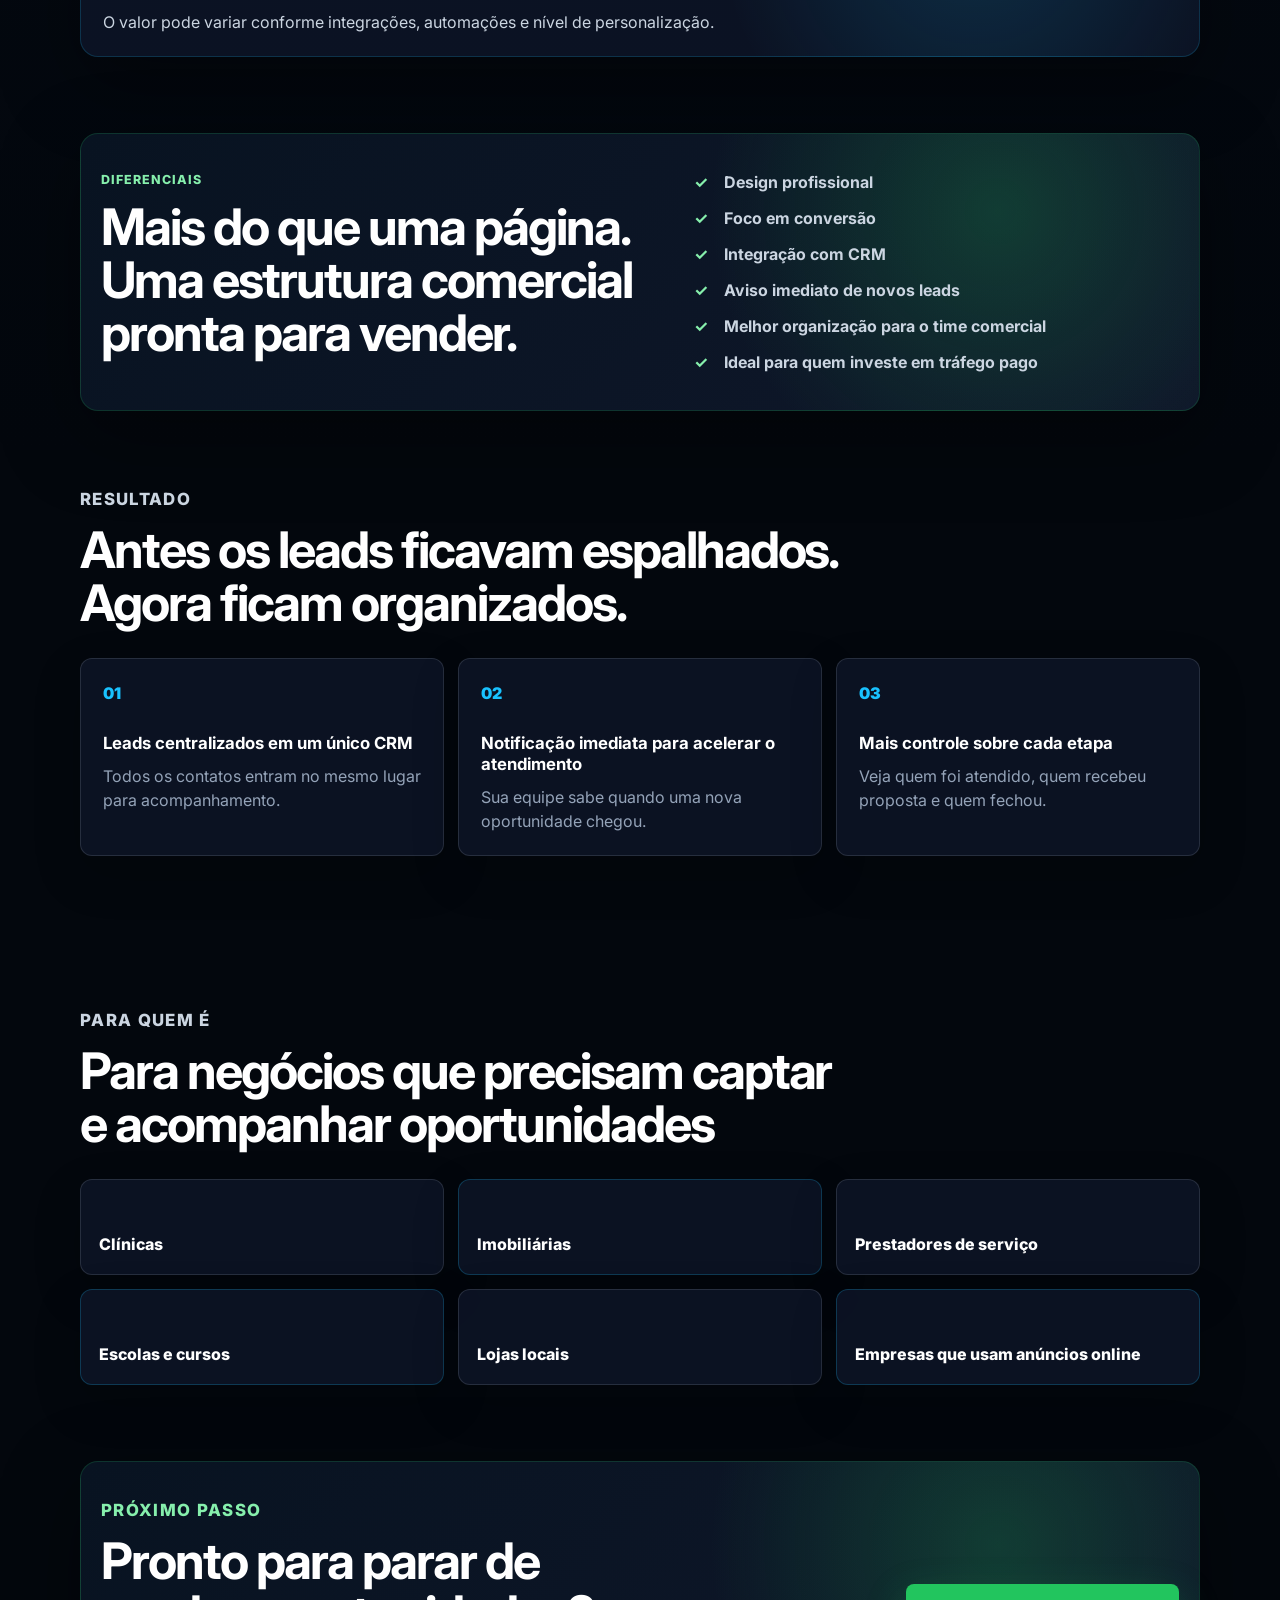
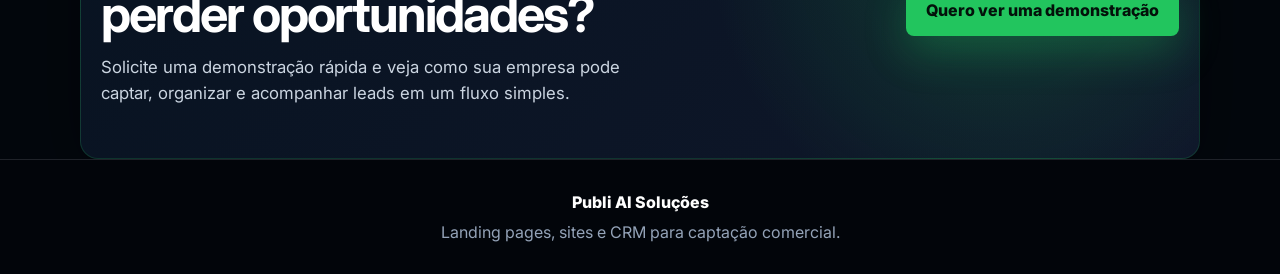
==== commit 054c01f0: "feat: add security middleware to CRM, update landing page branding, and initialize marketing content" ====
--- a/landing-page/index.html
+++ b/landing-page/index.html
@@ -14,15 +14,14 @@
       href="https://fonts.googleapis.com/css2?family=Inter:wght@400;500;600;700;800&display=swap"
       rel="stylesheet"
     />
-    <link rel="stylesheet" href="./styles.css?v=20260621-1" />
+    <link rel="stylesheet" href="./styles.css?v=20260627-1" />
 
     <!-- Pixel/tag de conversao: inserir aqui scripts do Google Ads, Meta Pixel, GA4 ou Tag Manager. -->
   </head>
   <body>
     <header class="site-header" aria-label="Topo">
       <a class="brand" href="#inicio" aria-label="Publi AI Solucoes">
-        <span class="brand-mark">P</span>
-        <span>Publi AI Soluções</span>
+        <img src="../identidade/logo-publiai-horizontal.png" alt="Publi AI Soluções" />
       </a>
       <nav class="desktop-nav" aria-label="Navegacao principal">
         <a href="#demo">Demonstração</a>
@@ -279,9 +278,10 @@
         </div>
 
         <form class="lead-form wizard-form" id="leadForm">
-          <!-- Envio via API/webhook: configurar a URL no arquivo script.js em WEBHOOK_URL. -->
+          <!-- Envio via API/webhook: a funcao getWebhookUrl() no script.js escolhe o endpoint local ou online. -->
           <!-- Integracao com CRM: mapear estes campos para o CRM escolhido antes de publicar. -->
           <!-- Integracao WhatsApp/e-mail: disparar notificacao no backend ou ferramenta de automacao. -->
+          <input class="hp-field" type="text" name="website" tabindex="-1" autocomplete="off" aria-hidden="true" />
           <div class="wizard-progress" aria-hidden="true">
             <span id="progressBar"></span>
           </div>
@@ -357,6 +357,6 @@
       <span>Landing pages, sites e CRM para captação comercial.</span>
     </footer>
 
-    <script src="./script.js?v=20260621-1"></script>
+    <script src="./script.js?v=20260623-1"></script>
   </body>
 </html>
--- a/landing-page/styles.css
+++ b/landing-page/styles.css
@@ -15,6 +15,15 @@
   --shadow: 0 24px 80px rgba(0, 0, 0, 0.38);
 }
 
+.hp-field {
+  position: absolute;
+  left: -10000px;
+  width: 1px;
+  height: 1px;
+  opacity: 0;
+  pointer-events: none;
+}
+
 * {
   box-sizing: border-box;
 }
@@ -60,20 +69,15 @@
 .brand {
   display: inline-flex;
   align-items: center;
-  gap: 10px;
-  color: var(--text);
-  font-weight: 800;
-}
-
-.brand-mark {
-  display: grid;
-  width: 34px;
-  height: 34px;
-  place-items: center;
-  color: #02101a;
-  background: linear-gradient(135deg, var(--cyan), #8be8ff);
-  border-radius: 8px;
-  box-shadow: 0 0 28px rgba(25, 194, 255, 0.35);
+  color: var(--text);
+}
+
+.brand img {
+  display: block;
+  width: auto;
+  height: 38px;
+  max-width: min(210px, 44vw);
+  object-fit: contain;
 }
 
 .desktop-nav,
